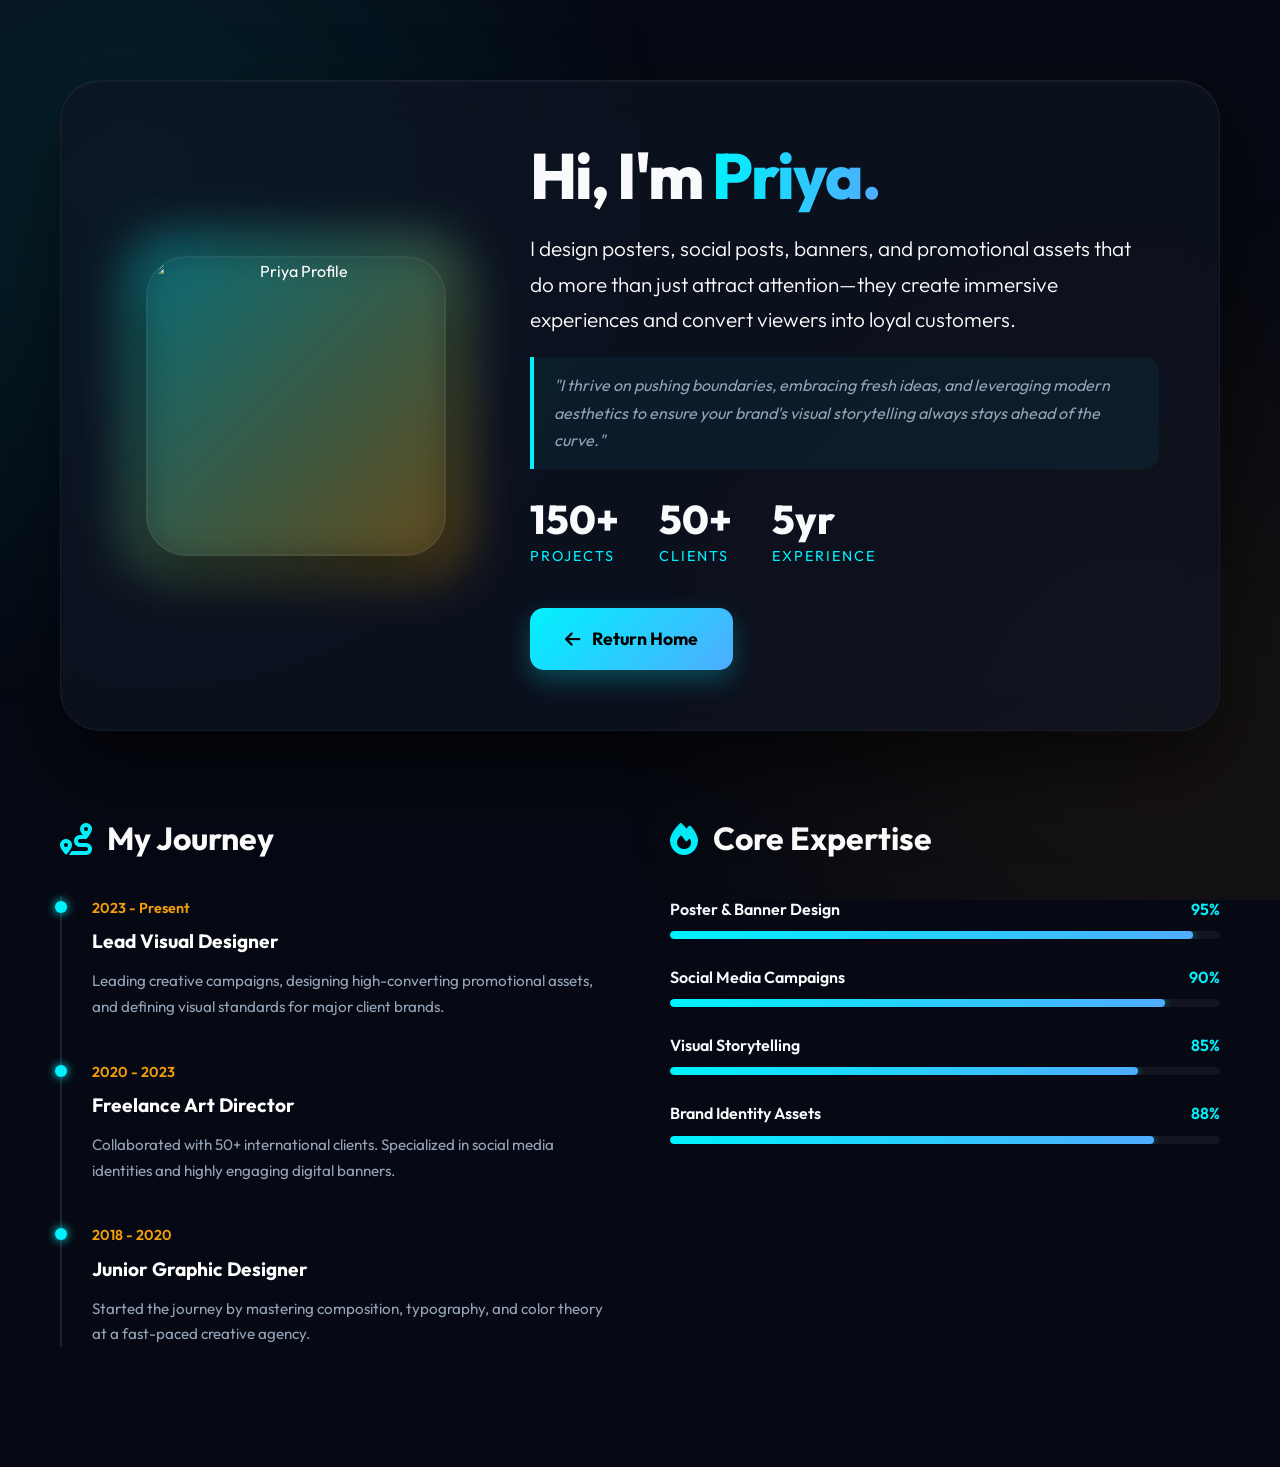
==== about.html @ f917e011 "t" ====
<!DOCTYPE html>
<html lang="en">
<head>
    <meta charset="UTF-8">
    <meta name="viewport" content="width=device-width, initial-scale=1.0">
    <title>About Priya | Creative Designer</title>
    <meta name="description" content="About Priya - A passionate designer creating posters, social posts, banners, and promotional assets that attract attention and convert viewers into customers.">
    <link href="https://fonts.googleapis.com/css2?family=Outfit:wght@300;400;500;700;800&display=swap" rel="stylesheet">
    <link rel="stylesheet" href="https://cdnjs.cloudflare.com/ajax/libs/font-awesome/6.4.0/css/all.min.css">
    <style>
        :root {
            --primary: #00f2fe;
            --secondary: #4facfe;
            --bg-main: #060913;
            --bg-card: rgba(15, 20, 35, 0.7);
            --text-main: #f8fafc;
            --text-muted: #94a3b8;
            --accent: #f59e0b;
        }

        * {
            margin: 0;
            padding: 0;
            box-sizing: border-box;
        }

        body {
            font-family: 'Outfit', sans-serif;
            background: var(--bg-main);
            color: var(--text-main);
            line-height: 1.7;
            min-height: 100vh;
            overflow-x: hidden;
        }

        /* Ambient Background */
        .ambient-bg {
            position: fixed;
            top: 0; left: 0; width: 100vw; height: 100vh;
            background-image: 
                radial-gradient(circle at 10% 20%, rgba(0, 242, 254, 0.1) 0%, transparent 40%),
                radial-gradient(circle at 90% 80%, rgba(245, 158, 11, 0.08) 0%, transparent 40%);
            z-index: -1;
        }

        .container {
            max-width: 1200px;
            margin: 0 auto;
            padding: 80px 20px;
            display: flex;
            flex-direction: column;
            gap: 80px;
            animation: fadeIn 1.5s ease-out;
        }

        /* Hero Section */
        .hero-section {
            background: var(--bg-card);
            backdrop-filter: blur(20px);
            padding: 60px;
            border-radius: 40px;
            box-shadow: 0 40px 80px rgba(0,0,0,0.6), inset 0 1px 0 rgba(255,255,255,0.05);
            border: 1px solid rgba(255, 255, 255, 0.05);
            display: grid;
            grid-template-columns: 1fr 1.8fr;
            gap: 60px;
            align-items: center;
        }

        .profile-wrapper {
            position: relative;
            text-align: center;
            display: flex;
            justify-content: center;
            align-items: center;
        }

        .profile-img {
            width: 300px;
            height: 300px;
            border-radius: 40px;
            object-fit: cover;
            box-shadow: 0 20px 50px rgba(0, 0, 0, 0.5);
            border: 2px solid rgba(255, 255, 255, 0.05);
            position: relative;
            z-index: 2;
            transition: all 0.5s cubic-bezier(0.175, 0.885, 0.32, 1.275);
            filter: grayscale(10%) contrast(110%);
        }

        .profile-wrapper:hover .profile-img {
            transform: translateY(-10px) rotate(-2deg) scale(1.03);
            border-color: var(--primary);
            box-shadow: 0 30px 60px rgba(0, 242, 254, 0.15);
            filter: grayscale(0%) contrast(115%);
        }

        .glow-ring {
            position: absolute;
            width: 340px;
            height: 340px;
            border-radius: 45px;
            background: linear-gradient(135deg, var(--primary), var(--accent));
            opacity: 0.4;
            filter: blur(25px);
            animation: pulse 5s ease-in-out infinite alternate;
            z-index: 1;
        }

        @keyframes pulse {
            0% { transform: scale(0.95) rotate(0deg); opacity: 0.3; }
            100% { transform: scale(1.05) rotate(5deg); opacity: 0.5; }
        }

        .content h1 {
            font-size: 4rem;
            font-weight: 800;
            line-height: 1.1;
            letter-spacing: -2px;
            margin-bottom: 20px;
        }

        .content h1 span {
            background: linear-gradient(to right, var(--primary), var(--secondary));
            -webkit-background-clip: text;
            -webkit-text-fill-color: transparent;
        }

        .lead-text {
            font-size: 1.3rem;
            color: #fff;
            margin-bottom: 20px;
            font-weight: 300;
        }

        .quote-box {
            border-left: 4px solid var(--primary);
            padding: 15px 20px;
            background: rgba(0, 242, 254, 0.05);
            border-radius: 0 15px 15px 0;
            font-style: italic;
            color: var(--text-muted);
            margin-bottom: 30px;
        }

        /* Stats */
        .stats {
            display: flex;
            gap: 40px;
            margin-bottom: 40px;
        }

        .stat-item {
            display: flex;
            flex-direction: column;
        }

        .stat-num {
            font-size: 2.5rem;
            font-weight: 800;
            color: var(--text-main);
            line-height: 1;
        }

        .stat-label {
            font-size: 0.9rem;
            color: var(--primary);
            text-transform: uppercase;
            letter-spacing: 2px;
            margin-top: 5px;
        }

        /* Timeline & Expertise Grid */
        .bottom-grid {
            display: grid;
            grid-template-columns: 1fr 1fr;
            gap: 60px;
        }

        .section-title {
            font-size: 2rem;
            margin-bottom: 30px;
            font-weight: 700;
            color: #fff;
            display: flex;
            align-items: center;
            gap: 15px;
        }
        
        .section-title i { color: var(--primary); }

        /* Timeline */
        .timeline {
            position: relative;
            padding-left: 30px;
            border-left: 2px solid rgba(255, 255, 255, 0.1);
        }

        .timeline-item {
            position: relative;
            margin-bottom: 40px;
        }

        .timeline-item::before {
            content: '';
            position: absolute;
            left: -37px;
            top: 5px;
            width: 12px;
            height: 12px;
            border-radius: 50%;
            background: var(--primary);
            box-shadow: 0 0 10px var(--primary);
        }

        .timeline-date {
            font-size: 0.9rem;
            color: var(--accent);
            font-weight: 600;
            margin-bottom: 5px;
        }

        .timeline-title {
            font-size: 1.2rem;
            font-weight: 700;
            color: #fff;
        }

        .timeline-desc {
            color: var(--text-muted);
            font-size: 0.95rem;
            margin-top: 10px;
        }

        /* Expertise Bars */
        .expertise-item {
            margin-bottom: 25px;
        }

        .expertise-header {
            display: flex;
            justify-content: space-between;
            margin-bottom: 8px;
            font-weight: 600;
        }

        .expertise-bar-bg {
            width: 100%;
            height: 8px;
            background: rgba(255, 255, 255, 0.05);
            border-radius: 10px;
            overflow: hidden;
        }

        .expertise-bar-fill {
            height: 100%;
            background: linear-gradient(90deg, var(--primary), var(--secondary));
            border-radius: 10px;
            position: relative;
            box-shadow: 0 0 10px rgba(0, 242, 254, 0.5);
        }

        /* Buttons */
        .actions {
            display: flex;
            align-items: center;
            gap: 20px;
        }

        .btn {
            display: inline-flex;
            align-items: center;
            gap: 12px;
            padding: 16px 35px;
            border-radius: 14px;
            font-weight: 700;
            font-size: 1.1rem;
            text-decoration: none;
            transition: all 0.3s ease;
        }

        .btn-primary {
            background: linear-gradient(135deg, var(--primary) 0%, var(--secondary) 100%);
            color: #000;
            box-shadow: 0 10px 25px rgba(0, 242, 254, 0.25);
        }

        .btn-primary:hover {
            transform: translateY(-3px);
            box-shadow: 0 15px 35px rgba(0, 242, 254, 0.4);
            color: #fff;
        }

        @keyframes fadeIn {
            from { opacity: 0; transform: translateY(40px); }
            to { opacity: 1; transform: translateY(0); }
        }

        @media (max-width: 950px) {
            .hero-section {
                grid-template-columns: 1fr;
                text-align: center;
                padding: 40px 20px;
            }
            .stats { justify-content: center; }
            .bottom-grid { grid-template-columns: 1fr; gap: 50px; }
            .timeline { margin-left: 10px; }
        }
    </style>
</head>
<body>
    <div class="ambient-bg"></div>

    <div class="container">
        
        <!-- Hero Section -->
        <div class="hero-section">
            <div class="profile-wrapper">
                <div class="glow-ring"></div>
                <!-- Placeholder for actual image -->
                <img src="https://ui-avatars.com/api/?name=Priya&background=0b0f19&color=00f2fe&size=512" alt="Priya Profile" class="profile-img">
            </div>

            <div class="content">
                <h1>Hi, I'm <span>Priya.</span></h1>
                <p class="lead-text">I design posters, social posts, banners, and promotional assets that do more than just attract attention—they create immersive experiences and convert viewers into loyal customers.</p>
                
                <div class="quote-box">
                    "I thrive on pushing boundaries, embracing fresh ideas, and leveraging modern aesthetics to ensure your brand's visual storytelling always stays ahead of the curve."
                </div>
                
                <div class="stats">
                    <div class="stat-item">
                        <span class="stat-num">150+</span>
                        <span class="stat-label">Projects</span>
                    </div>
                    <div class="stat-item">
                        <span class="stat-num">50+</span>
                        <span class="stat-label">Clients</span>
                    </div>
                    <div class="stat-item">
                        <span class="stat-num">5yr</span>
                        <span class="stat-label">Experience</span>
                    </div>
                </div>
                
                <div class="actions">
                    <a href="index.html" class="btn btn-primary">
                        <i class="fa-solid fa-arrow-left"></i> Return Home
                    </a>
                </div>
            </div>
        </div>

        <!-- Details Grid -->
        <div class="bottom-grid">
            
            <!-- Journey / Timeline -->
            <div>
                <h2 class="section-title"><i class="fa-solid fa-route"></i> My Journey</h2>
                <div class="timeline">
                    <div class="timeline-item">
                        <div class="timeline-date">2023 - Present</div>
                        <div class="timeline-title">Lead Visual Designer</div>
                        <div class="timeline-desc">Leading creative campaigns, designing high-converting promotional assets, and defining visual standards for major client brands.</div>
                    </div>
                    <div class="timeline-item">
                        <div class="timeline-date">2020 - 2023</div>
                        <div class="timeline-title">Freelance Art Director</div>
                        <div class="timeline-desc">Collaborated with 50+ international clients. Specialized in social media identities and highly engaging digital banners.</div>
                    </div>
                    <div class="timeline-item">
                        <div class="timeline-date">2018 - 2020</div>
                        <div class="timeline-title">Junior Graphic Designer</div>
                        <div class="timeline-desc">Started the journey by mastering composition, typography, and color theory at a fast-paced creative agency.</div>
                    </div>
                </div>
            </div>

            <!-- Expertise -->
            <div>
                <h2 class="section-title"><i class="fa-solid fa-fire"></i> Core Expertise</h2>
                
                <div class="expertise-item">
                    <div class="expertise-header">
                        <span>Poster & Banner Design</span>
                        <span style="color: var(--primary);">95%</span>
                    </div>
                    <div class="expertise-bar-bg">
                        <div class="expertise-bar-fill" style="width: 95%;"></div>
                    </div>
                </div>

                <div class="expertise-item">
                    <div class="expertise-header">
                        <span>Social Media Campaigns</span>
                        <span style="color: var(--primary);">90%</span>
                    </div>
                    <div class="expertise-bar-bg">
                        <div class="expertise-bar-fill" style="width: 90%;"></div>
                    </div>
                </div>

                <div class="expertise-item">
                    <div class="expertise-header">
                        <span>Visual Storytelling</span>
                        <span style="color: var(--primary);">85%</span>
                    </div>
                    <div class="expertise-bar-bg">
                        <div class="expertise-bar-fill" style="width: 85%;"></div>
                    </div>
                </div>

                <div class="expertise-item">
                    <div class="expertise-header">
                        <span>Brand Identity Assets</span>
                        <span style="color: var(--primary);">88%</span>
                    </div>
                    <div class="expertise-bar-bg">
                        <div class="expertise-bar-fill" style="width: 88%;"></div>
                    </div>
                </div>

            </div>

        </div>

    </div>
</body>
</html>
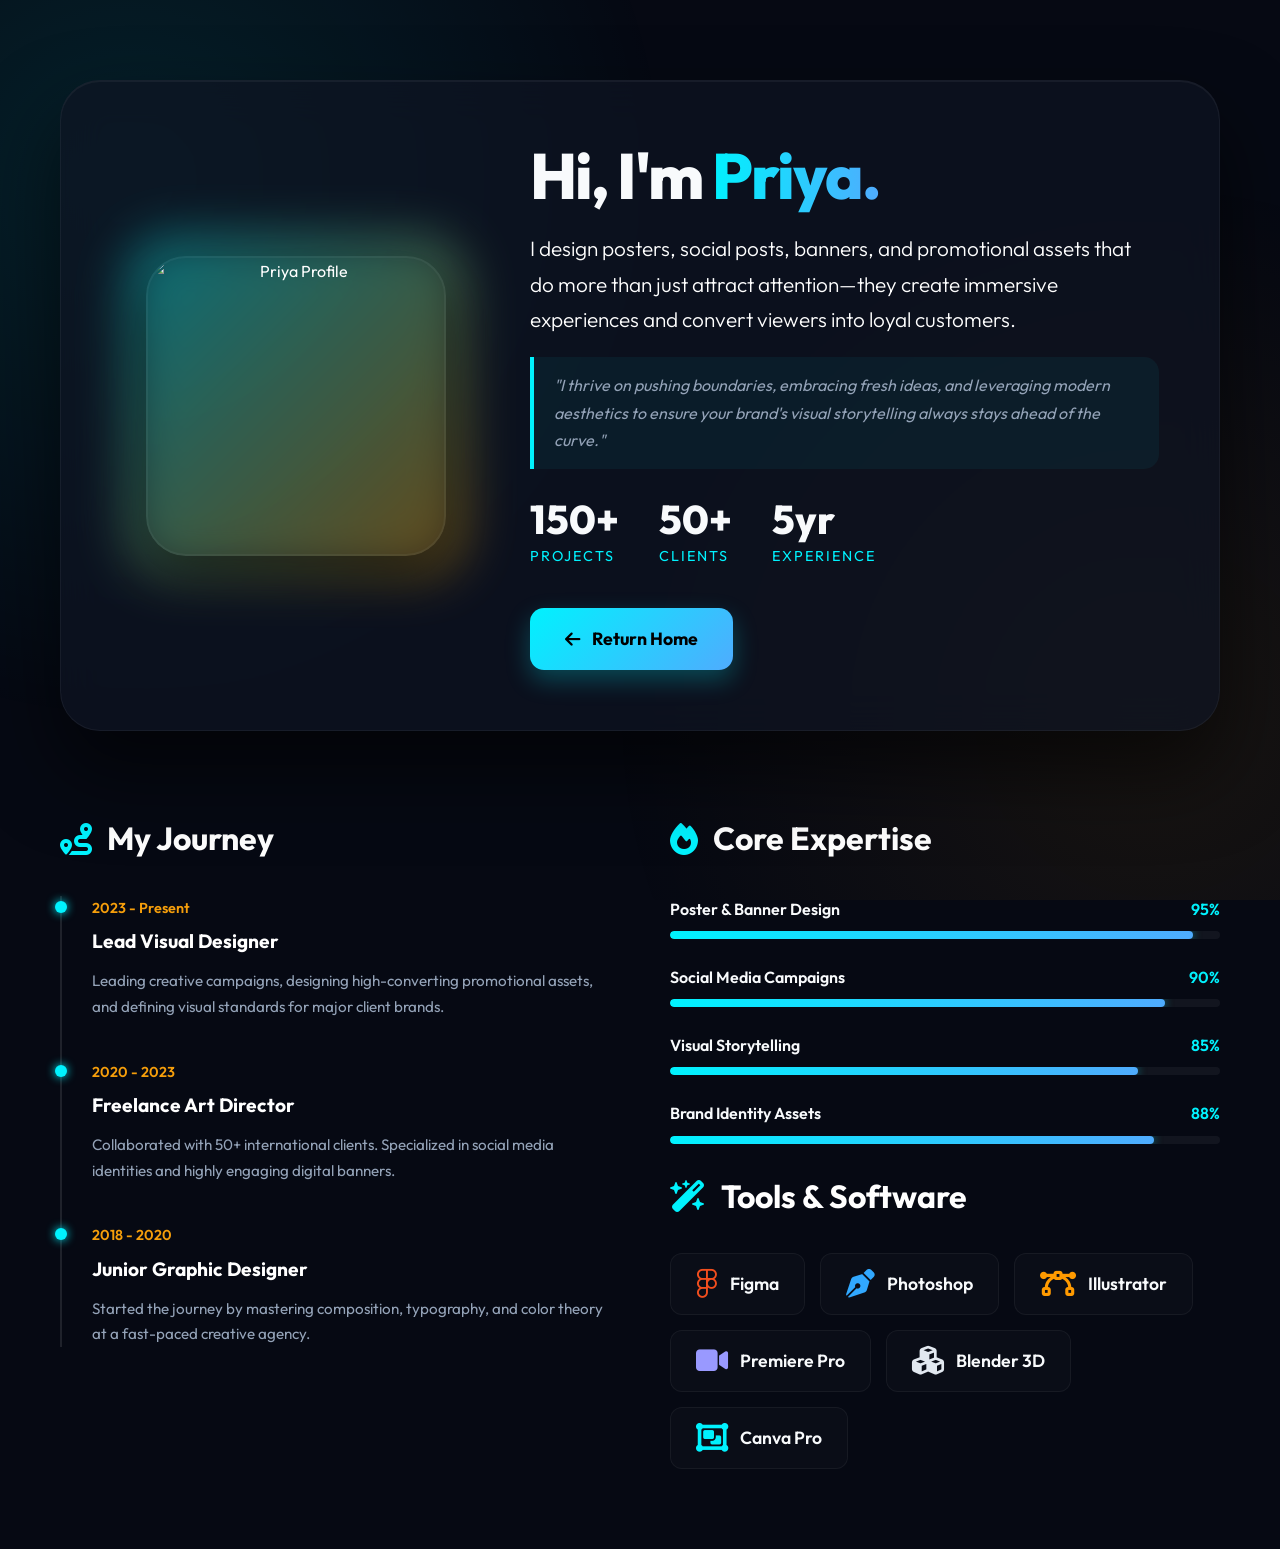
==== commit 9b81d4a9: "t" ====
--- a/about.html
+++ b/about.html
@@ -173,8 +173,26 @@
         /* Timeline & Expertise Grid */
         .bottom-grid {
             display: grid;
-            grid-template-columns: 1fr 1fr;
+            grid-template-columns: repeat(auto-fit, minmax(350px, 1fr));
             gap: 60px;
+        }
+
+        .tool-card {
+            background: rgba(255,255,255,0.02); 
+            padding: 15px 25px; 
+            border-radius: 12px; 
+            border: 1px solid rgba(255,255,255,0.05); 
+            display: flex; 
+            align-items: center; 
+            gap: 12px; 
+            transition: all 0.3s cubic-bezier(0.175, 0.885, 0.32, 1.275);
+            cursor: pointer;
+        }
+        .tool-card:hover {
+            transform: translateY(-5px) scale(1.05);
+            background: rgba(255,255,255,0.08);
+            border-color: var(--primary);
+            box-shadow: 0 10px 25px rgba(0, 242, 254, 0.15);
         }
 
         .section-title {
@@ -419,8 +437,32 @@
                     <div class="expertise-bar-bg">
                         <div class="expertise-bar-fill" style="width: 88%;"></div>
                     </div>
-                </div>
-
+            </div>
+
+            <!-- Tools & Software -->
+            <div>
+                <h2 class="section-title"><i class="fa-solid fa-wand-magic-sparkles"></i> Tools & Software</h2>
+                
+                <div style="display: flex; flex-wrap: wrap; gap: 15px;">
+                    <div class="tool-card">
+                        <i class="fa-brands fa-figma" style="color: #F24E1E; font-size: 1.8rem;"></i> <span style="font-weight: 600; font-size: 1.1rem;">Figma</span>
+                    </div>
+                    <div class="tool-card">
+                        <i class="fa-solid fa-pen-nib" style="color: #31A8FF; font-size: 1.8rem;"></i> <span style="font-weight: 600; font-size: 1.1rem;">Photoshop</span>
+                    </div>
+                    <div class="tool-card">
+                        <i class="fa-solid fa-bezier-curve" style="color: #FF9A00; font-size: 1.8rem;"></i> <span style="font-weight: 600; font-size: 1.1rem;">Illustrator</span>
+                    </div>
+                    <div class="tool-card">
+                        <i class="fa-solid fa-video" style="color: #9999FF; font-size: 1.8rem;"></i> <span style="font-weight: 600; font-size: 1.1rem;">Premiere Pro</span>
+                    </div>
+                    <div class="tool-card">
+                        <i class="fa-solid fa-cubes" style="color: #E2E8F0; font-size: 1.8rem;"></i> <span style="font-weight: 600; font-size: 1.1rem;">Blender 3D</span>
+                    </div>
+                    <div class="tool-card">
+                        <i class="fa-solid fa-object-group" style="color: #00f2fe; font-size: 1.8rem;"></i> <span style="font-weight: 600; font-size: 1.1rem;">Canva Pro</span>
+                    </div>
+                </div>
             </div>
 
         </div>
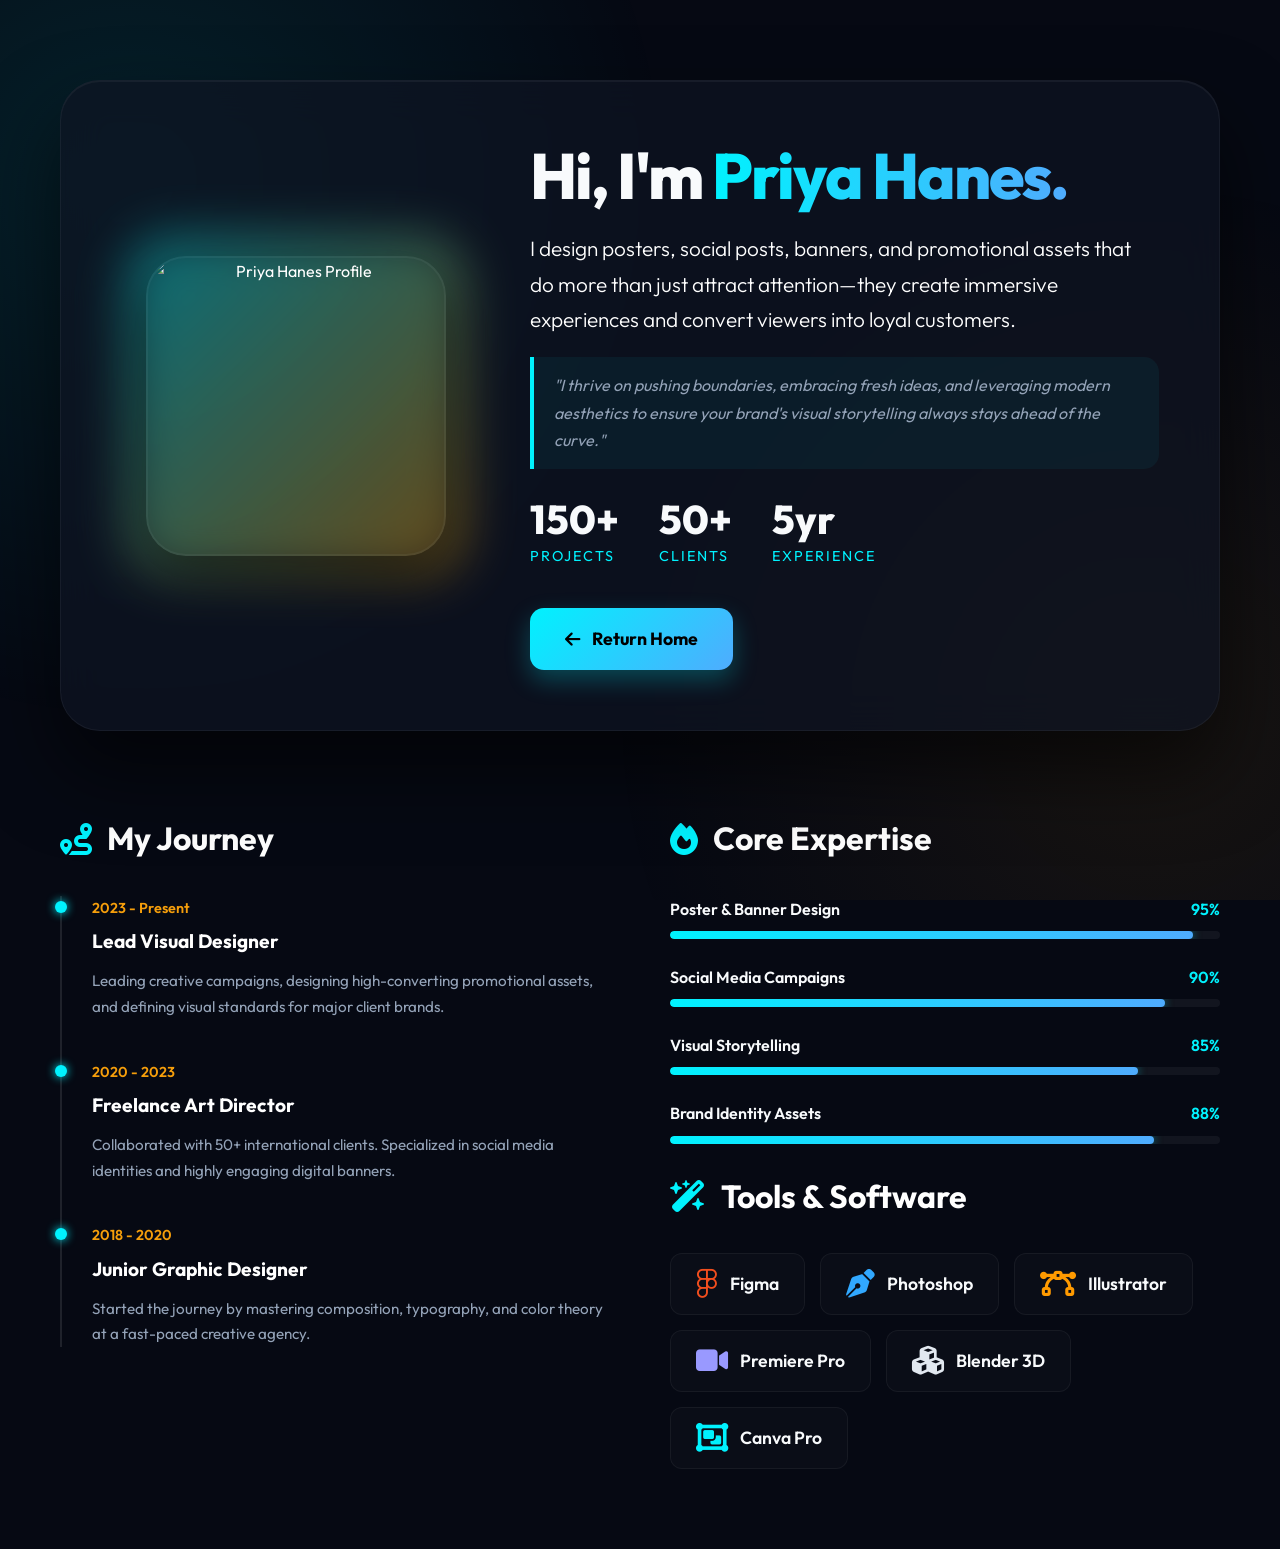
==== commit 5a45fbbf: "t" ====
--- a/about.html
+++ b/about.html
@@ -3,8 +3,8 @@
 <head>
     <meta charset="UTF-8">
     <meta name="viewport" content="width=device-width, initial-scale=1.0">
-    <title>About Priya | Creative Designer</title>
-    <meta name="description" content="About Priya - A passionate designer creating posters, social posts, banners, and promotional assets that attract attention and convert viewers into customers.">
+    <title>About Priya Hanes | Creative Designer</title>
+    <meta name="description" content="About Priya Hanes - A passionate designer creating posters, social posts, banners, and promotional assets that attract attention and convert viewers into customers.">
     <link href="https://fonts.googleapis.com/css2?family=Outfit:wght@300;400;500;700;800&display=swap" rel="stylesheet">
     <link rel="stylesheet" href="https://cdnjs.cloudflare.com/ajax/libs/font-awesome/6.4.0/css/all.min.css">
     <style>
@@ -336,11 +336,11 @@
             <div class="profile-wrapper">
                 <div class="glow-ring"></div>
                 <!-- Placeholder for actual image -->
-                <img src="https://ui-avatars.com/api/?name=Priya&background=0b0f19&color=00f2fe&size=512" alt="Priya Profile" class="profile-img">
+                <img src="https://ui-avatars.com/api/?name=Priya+Hanes&background=0b0f19&color=00f2fe&size=512" alt="Priya Hanes Profile" class="profile-img">
             </div>
 
             <div class="content">
-                <h1>Hi, I'm <span>Priya.</span></h1>
+                <h1>Hi, I'm <span>Priya Hanes.</span></h1>
                 <p class="lead-text">I design posters, social posts, banners, and promotional assets that do more than just attract attention—they create immersive experiences and convert viewers into loyal customers.</p>
                 
                 <div class="quote-box">
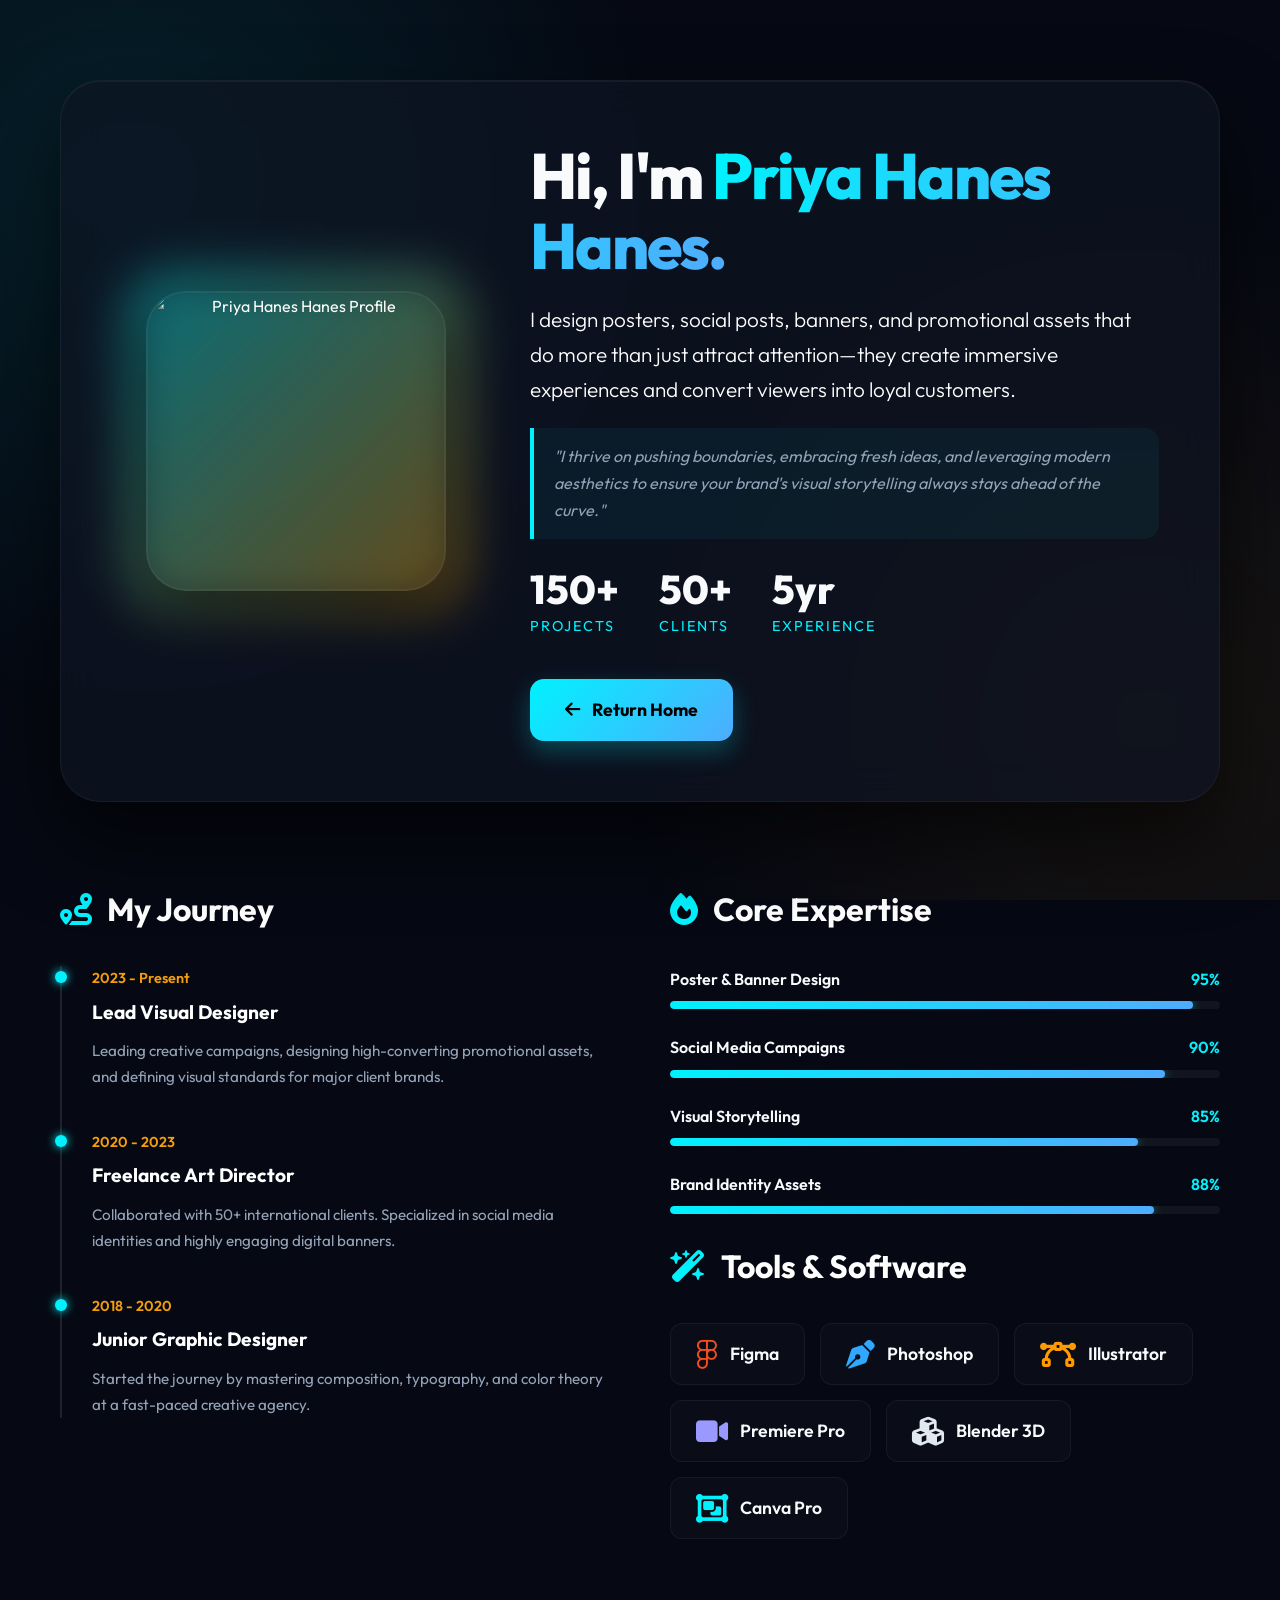
==== commit 77d5c86c: "t" ====
--- a/about.html
+++ b/about.html
@@ -3,8 +3,8 @@
 <head>
     <meta charset="UTF-8">
     <meta name="viewport" content="width=device-width, initial-scale=1.0">
-    <title>About Priya Hanes | Creative Designer</title>
-    <meta name="description" content="About Priya Hanes - A passionate designer creating posters, social posts, banners, and promotional assets that attract attention and convert viewers into customers.">
+    <title>About Priya Hanes Hanes | Creative Designer</title>
+    <meta name="description" content="About Priya Hanes Hanes - A passionate designer creating posters, social posts, banners, and promotional assets that attract attention and convert viewers into customers.">
     <link href="https://fonts.googleapis.com/css2?family=Outfit:wght@300;400;500;700;800&display=swap" rel="stylesheet">
     <link rel="stylesheet" href="https://cdnjs.cloudflare.com/ajax/libs/font-awesome/6.4.0/css/all.min.css">
     <style>
@@ -336,11 +336,11 @@
             <div class="profile-wrapper">
                 <div class="glow-ring"></div>
                 <!-- Placeholder for actual image -->
-                <img src="https://ui-avatars.com/api/?name=Priya+Hanes&background=0b0f19&color=00f2fe&size=512" alt="Priya Hanes Profile" class="profile-img">
+                <img src="https://ui-avatars.com/api/?name=Priya+Hanes+Hanes&background=0b0f19&color=00f2fe&size=512" alt="Priya Hanes Hanes Profile" class="profile-img">
             </div>
 
             <div class="content">
-                <h1>Hi, I'm <span>Priya Hanes.</span></h1>
+                <h1>Hi, I'm <span>Priya Hanes Hanes.</span></h1>
                 <p class="lead-text">I design posters, social posts, banners, and promotional assets that do more than just attract attention—they create immersive experiences and convert viewers into loyal customers.</p>
                 
                 <div class="quote-box">
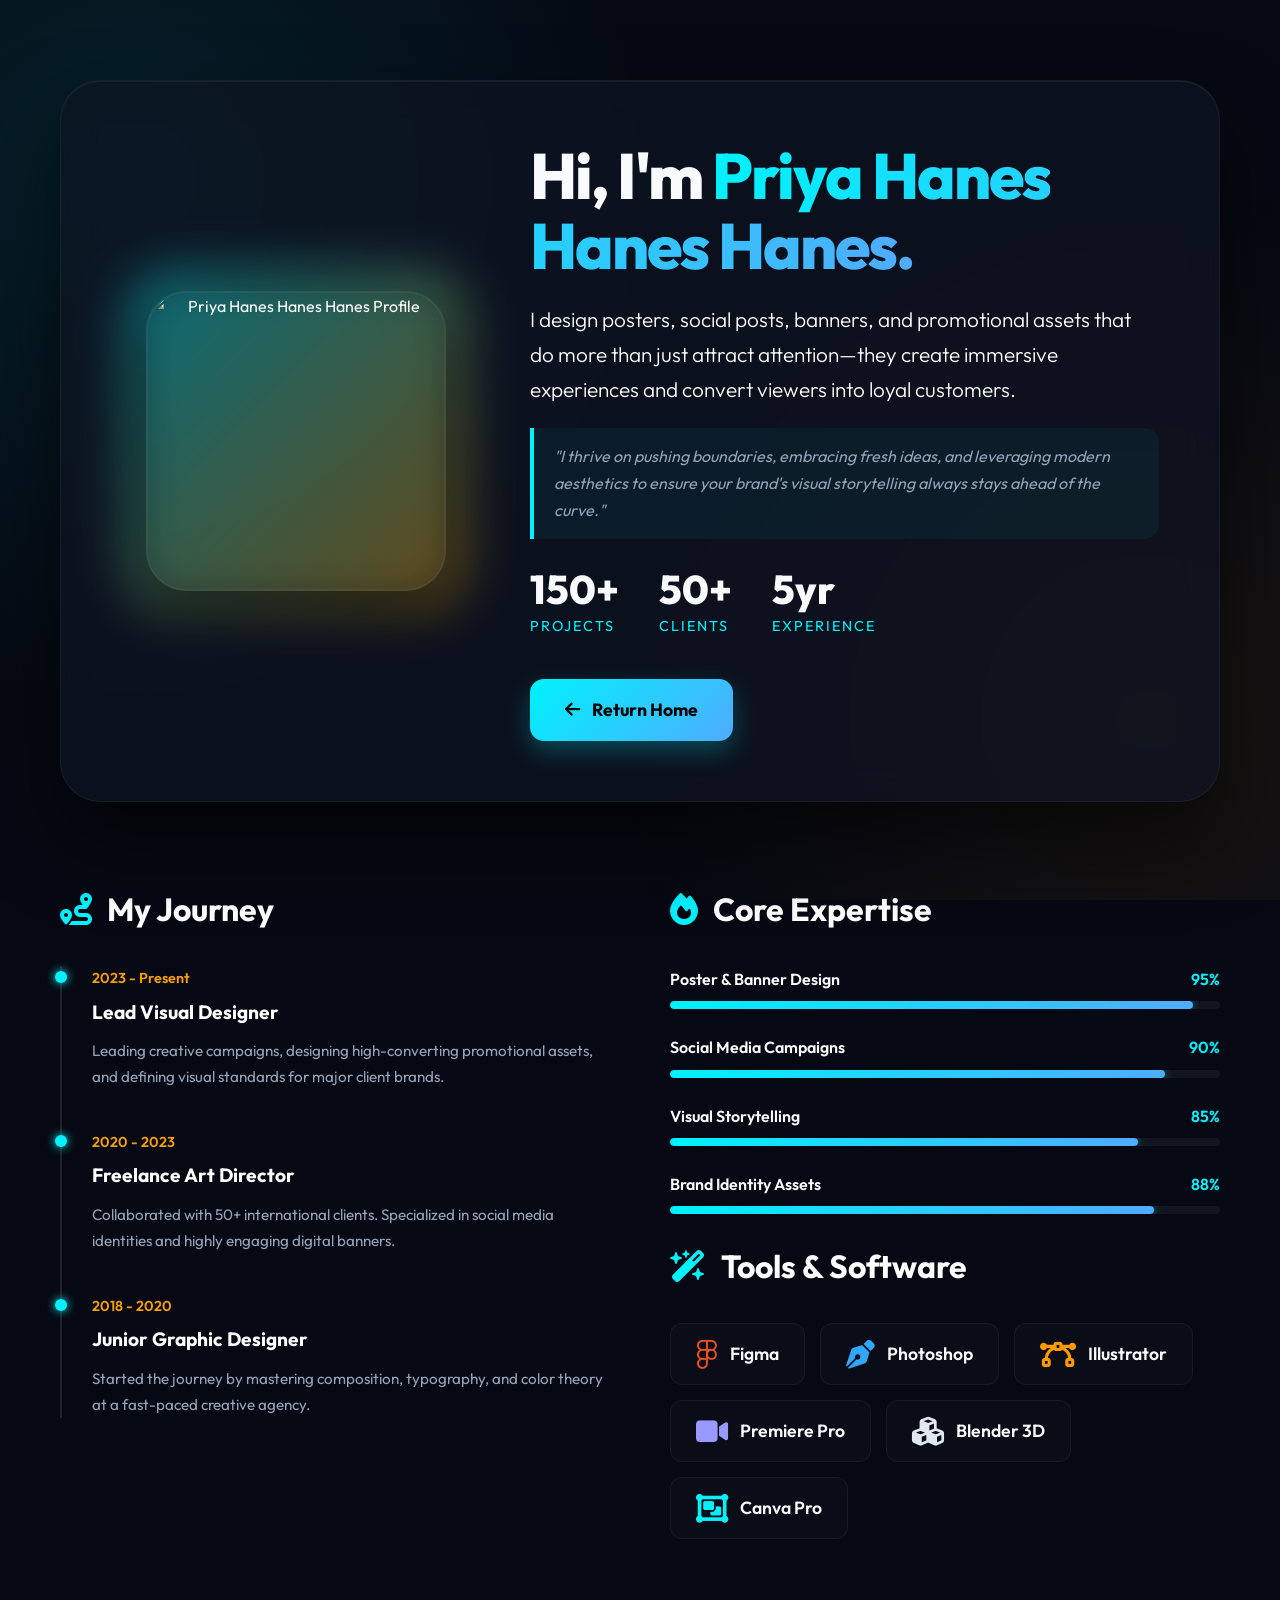
==== commit b3c481b9: "t" ====
--- a/about.html
+++ b/about.html
@@ -3,8 +3,8 @@
 <head>
     <meta charset="UTF-8">
     <meta name="viewport" content="width=device-width, initial-scale=1.0">
-    <title>About Priya Hanes Hanes | Creative Designer</title>
-    <meta name="description" content="About Priya Hanes Hanes - A passionate designer creating posters, social posts, banners, and promotional assets that attract attention and convert viewers into customers.">
+    <title>About Priya Hanes Hanes Hanes | Creative Designer</title>
+    <meta name="description" content="About Priya Hanes Hanes Hanes - A passionate designer creating posters, social posts, banners, and promotional assets that attract attention and convert viewers into customers.">
     <link href="https://fonts.googleapis.com/css2?family=Outfit:wght@300;400;500;700;800&display=swap" rel="stylesheet">
     <link rel="stylesheet" href="https://cdnjs.cloudflare.com/ajax/libs/font-awesome/6.4.0/css/all.min.css">
     <style>
@@ -336,11 +336,11 @@
             <div class="profile-wrapper">
                 <div class="glow-ring"></div>
                 <!-- Placeholder for actual image -->
-                <img src="https://ui-avatars.com/api/?name=Priya+Hanes+Hanes&background=0b0f19&color=00f2fe&size=512" alt="Priya Hanes Hanes Profile" class="profile-img">
+                <img src="https://ui-avatars.com/api/?name=Priya+Hanes+Hanes+Hanes&background=0b0f19&color=00f2fe&size=512" alt="Priya Hanes Hanes Hanes Profile" class="profile-img">
             </div>
 
             <div class="content">
-                <h1>Hi, I'm <span>Priya Hanes Hanes.</span></h1>
+                <h1>Hi, I'm <span>Priya Hanes Hanes Hanes.</span></h1>
                 <p class="lead-text">I design posters, social posts, banners, and promotional assets that do more than just attract attention—they create immersive experiences and convert viewers into loyal customers.</p>
                 
                 <div class="quote-box">
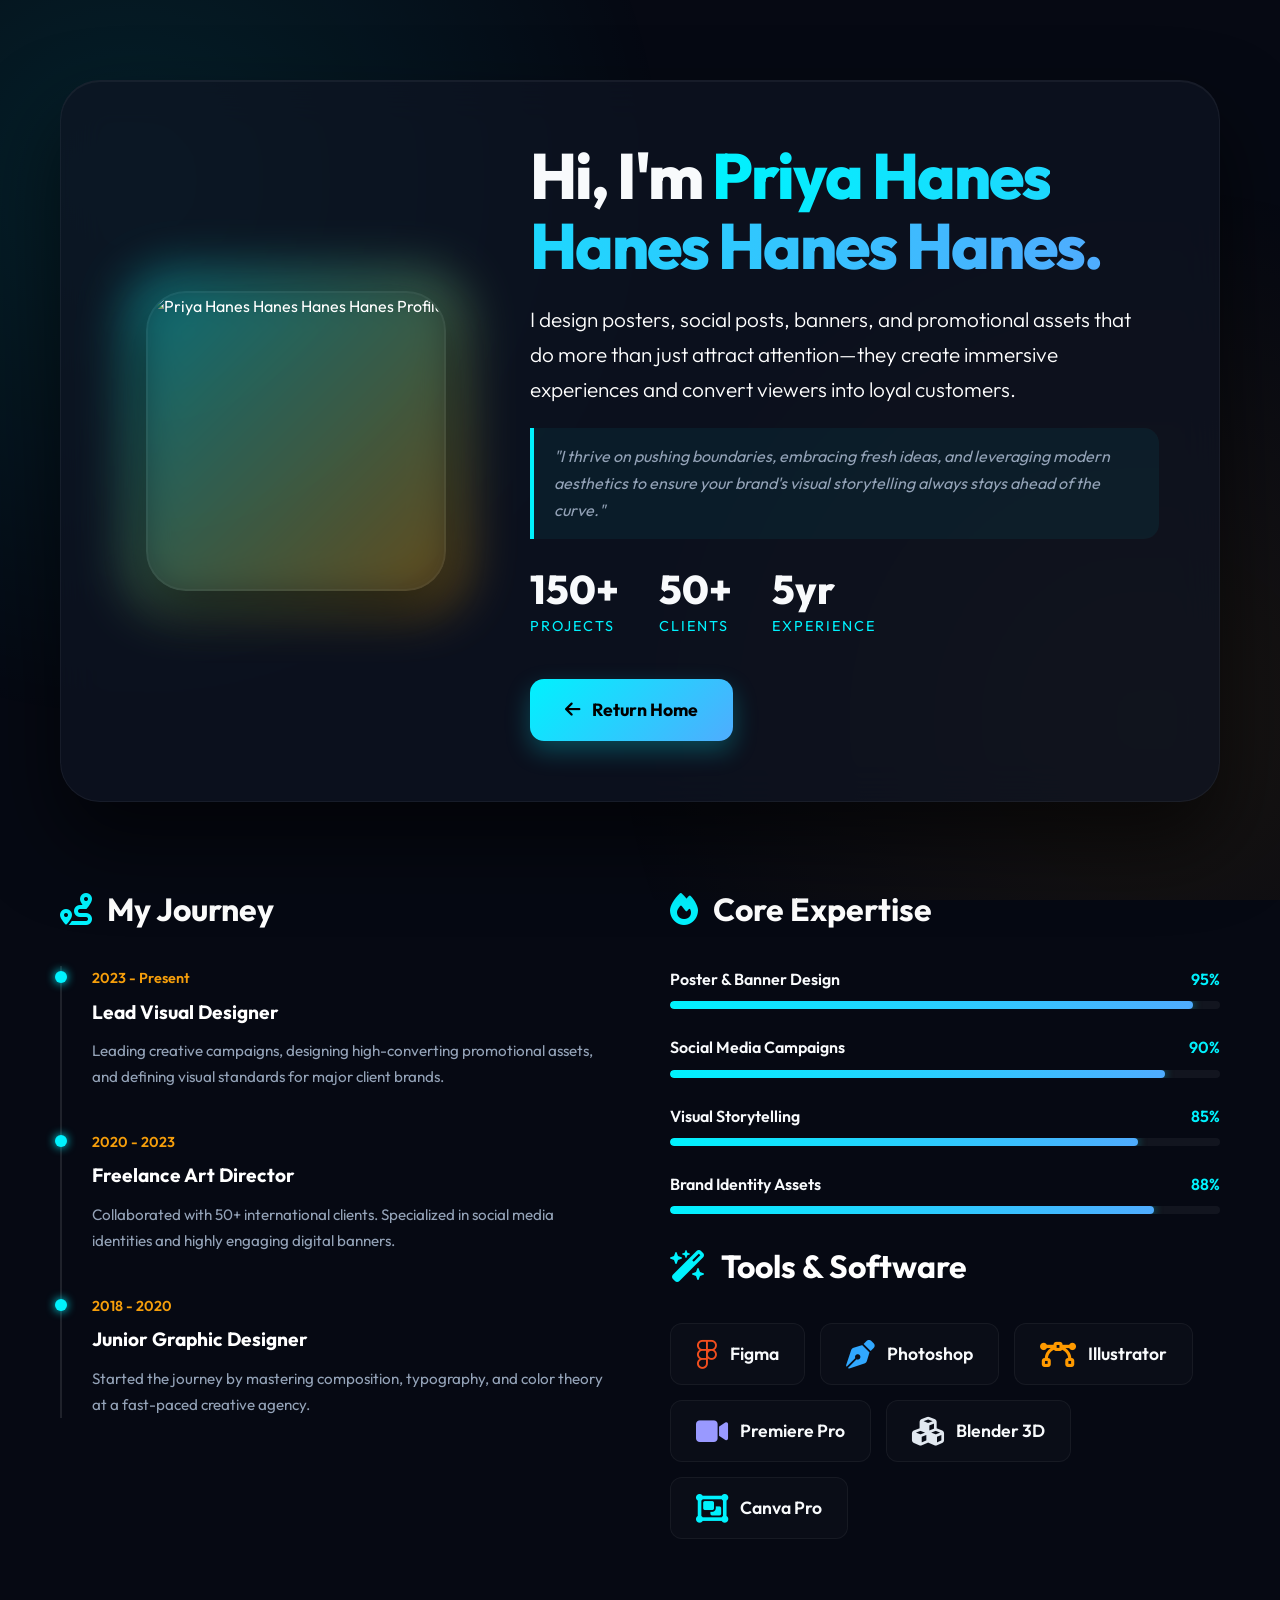
==== commit 679935cd: "t" ====
--- a/about.html
+++ b/about.html
@@ -3,8 +3,8 @@
 <head>
     <meta charset="UTF-8">
     <meta name="viewport" content="width=device-width, initial-scale=1.0">
-    <title>About Priya Hanes Hanes Hanes | Creative Designer</title>
-    <meta name="description" content="About Priya Hanes Hanes Hanes - A passionate designer creating posters, social posts, banners, and promotional assets that attract attention and convert viewers into customers.">
+    <title>About Priya Hanes Hanes Hanes Hanes | Creative Designer</title>
+    <meta name="description" content="About Priya Hanes Hanes Hanes Hanes - A passionate designer creating posters, social posts, banners, and promotional assets that attract attention and convert viewers into customers.">
     <link href="https://fonts.googleapis.com/css2?family=Outfit:wght@300;400;500;700;800&display=swap" rel="stylesheet">
     <link rel="stylesheet" href="https://cdnjs.cloudflare.com/ajax/libs/font-awesome/6.4.0/css/all.min.css">
     <style>
@@ -336,11 +336,11 @@
             <div class="profile-wrapper">
                 <div class="glow-ring"></div>
                 <!-- Placeholder for actual image -->
-                <img src="https://ui-avatars.com/api/?name=Priya+Hanes+Hanes+Hanes&background=0b0f19&color=00f2fe&size=512" alt="Priya Hanes Hanes Hanes Profile" class="profile-img">
+                <img src="https://ui-avatars.com/api/?name=Priya+Hanes+Hanes+Hanes+Hanes&background=0b0f19&color=00f2fe&size=512" alt="Priya Hanes Hanes Hanes Hanes Profile" class="profile-img">
             </div>
 
             <div class="content">
-                <h1>Hi, I'm <span>Priya Hanes Hanes Hanes.</span></h1>
+                <h1>Hi, I'm <span>Priya Hanes Hanes Hanes Hanes.</span></h1>
                 <p class="lead-text">I design posters, social posts, banners, and promotional assets that do more than just attract attention—they create immersive experiences and convert viewers into loyal customers.</p>
                 
                 <div class="quote-box">
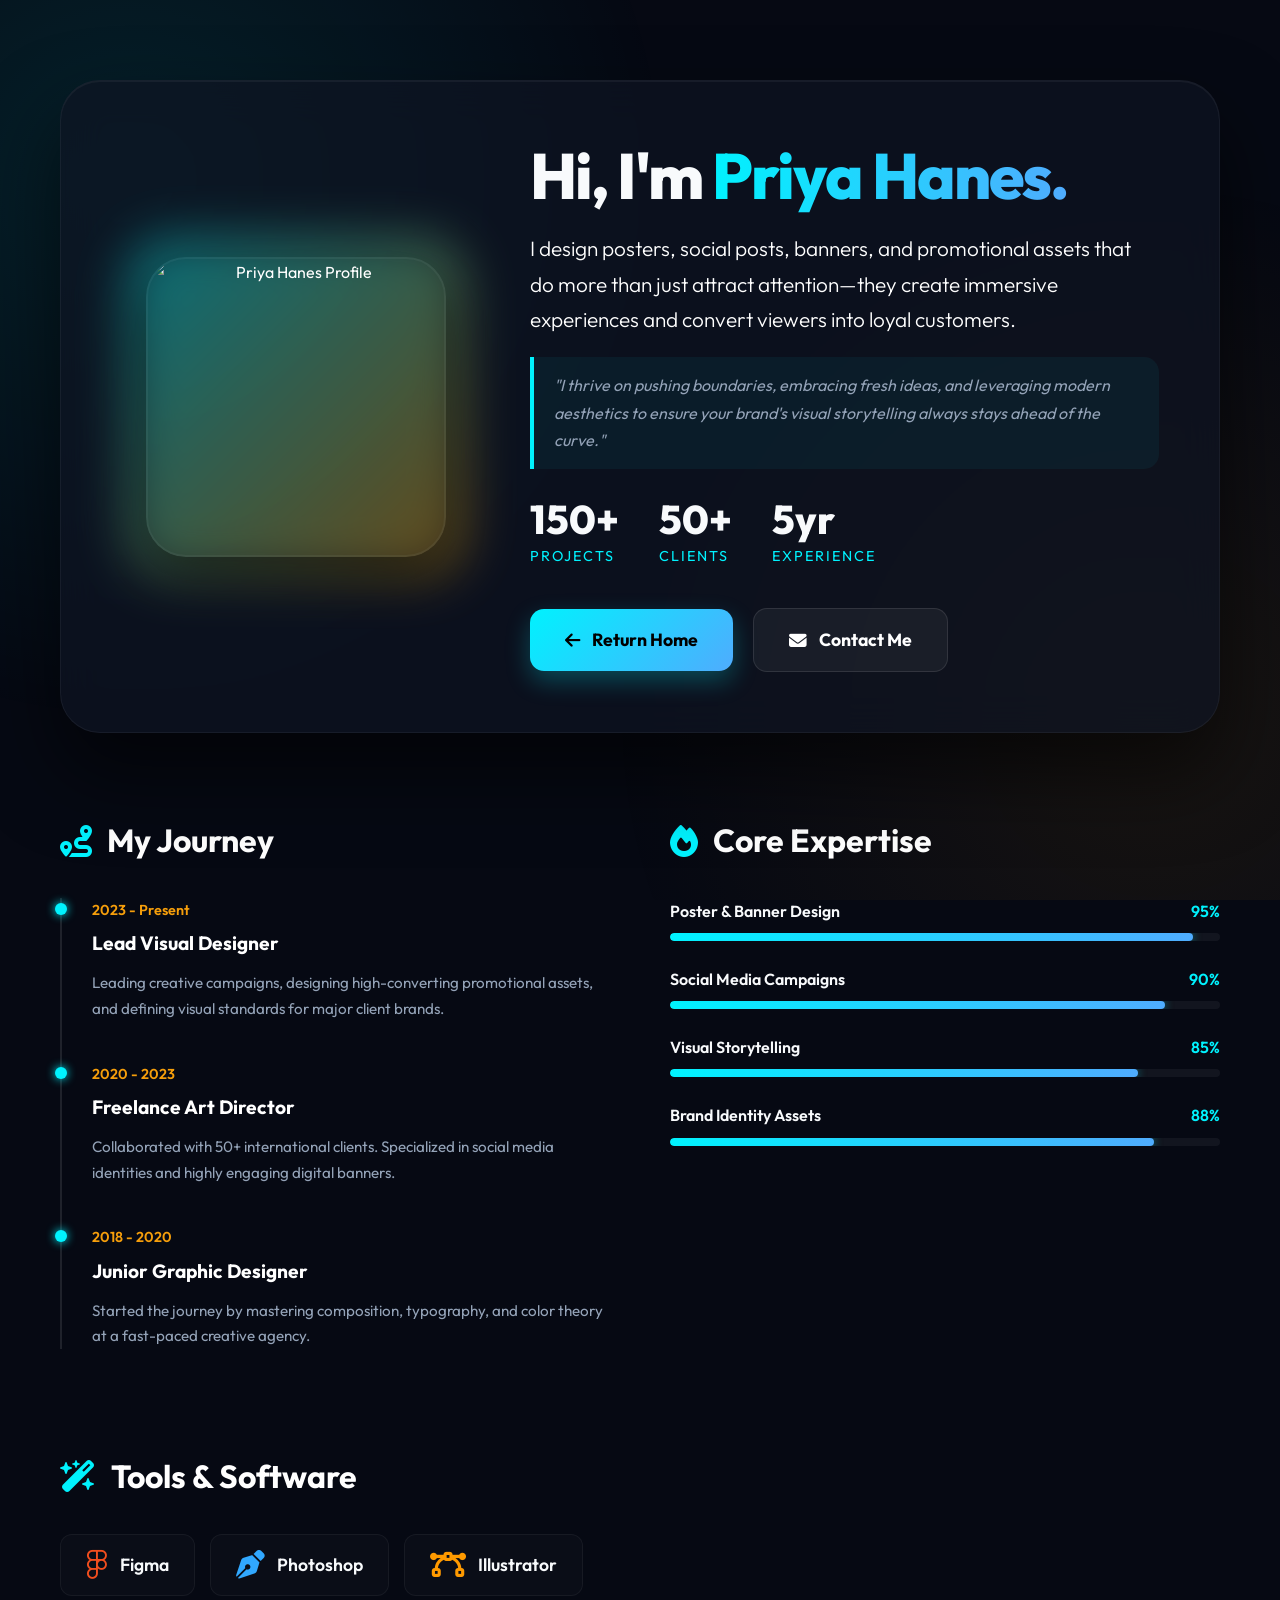
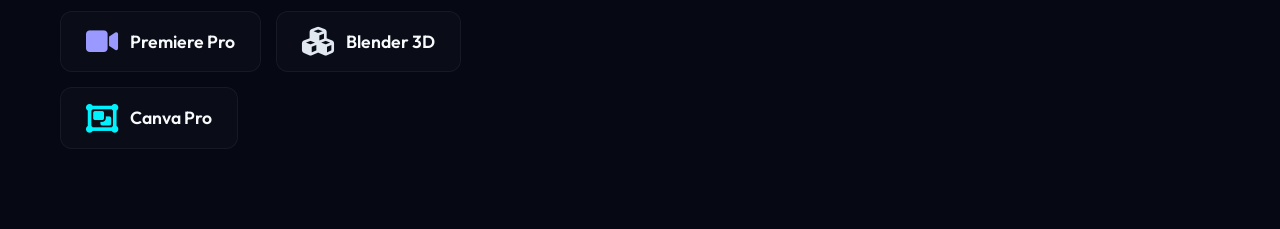
==== commit 4c4d03cc: "o" ====
--- a/about.html
+++ b/about.html
@@ -3,8 +3,8 @@
 <head>
     <meta charset="UTF-8">
     <meta name="viewport" content="width=device-width, initial-scale=1.0">
-    <title>About Priya Hanes Hanes Hanes Hanes | Creative Designer</title>
-    <meta name="description" content="About Priya Hanes Hanes Hanes Hanes - A passionate designer creating posters, social posts, banners, and promotional assets that attract attention and convert viewers into customers.">
+    <title>About Priya Hanes | Creative Designer</title>
+    <meta name="description" content="About Priya Hanes - A passionate designer creating posters, social posts, banners, and promotional assets that attract attention and convert viewers into customers.">
     <link href="https://fonts.googleapis.com/css2?family=Outfit:wght@300;400;500;700;800&display=swap" rel="stylesheet">
     <link rel="stylesheet" href="https://cdnjs.cloudflare.com/ajax/libs/font-awesome/6.4.0/css/all.min.css">
     <style>
@@ -336,11 +336,11 @@
             <div class="profile-wrapper">
                 <div class="glow-ring"></div>
                 <!-- Placeholder for actual image -->
-                <img src="https://ui-avatars.com/api/?name=Priya+Hanes+Hanes+Hanes+Hanes&background=0b0f19&color=00f2fe&size=512" alt="Priya Hanes Hanes Hanes Hanes Profile" class="profile-img">
+                <img src="https://ui-avatars.com/api/?name=Priya+Hanes&background=0b0f19&color=00f2fe&size=512" alt="Priya Hanes Profile" class="profile-img">
             </div>
 
             <div class="content">
-                <h1>Hi, I'm <span>Priya Hanes Hanes Hanes Hanes.</span></h1>
+                <h1>Hi, I'm <span>Priya Hanes.</span></h1>
                 <p class="lead-text">I design posters, social posts, banners, and promotional assets that do more than just attract attention—they create immersive experiences and convert viewers into loyal customers.</p>
                 
                 <div class="quote-box">
@@ -365,6 +365,9 @@
                 <div class="actions">
                     <a href="index.html" class="btn btn-primary">
                         <i class="fa-solid fa-arrow-left"></i> Return Home
+                    </a>
+                    <a href="mailto:contact@example.com" class="btn" style="background: rgba(255,255,255,0.05); color: #fff; border: 1px solid rgba(255,255,255,0.1);">
+                        <i class="fa-solid fa-envelope"></i> Contact Me
                     </a>
                 </div>
             </div>
@@ -437,6 +440,7 @@
                     <div class="expertise-bar-bg">
                         <div class="expertise-bar-fill" style="width: 88%;"></div>
                     </div>
+                </div>
             </div>
 
             <!-- Tools & Software -->
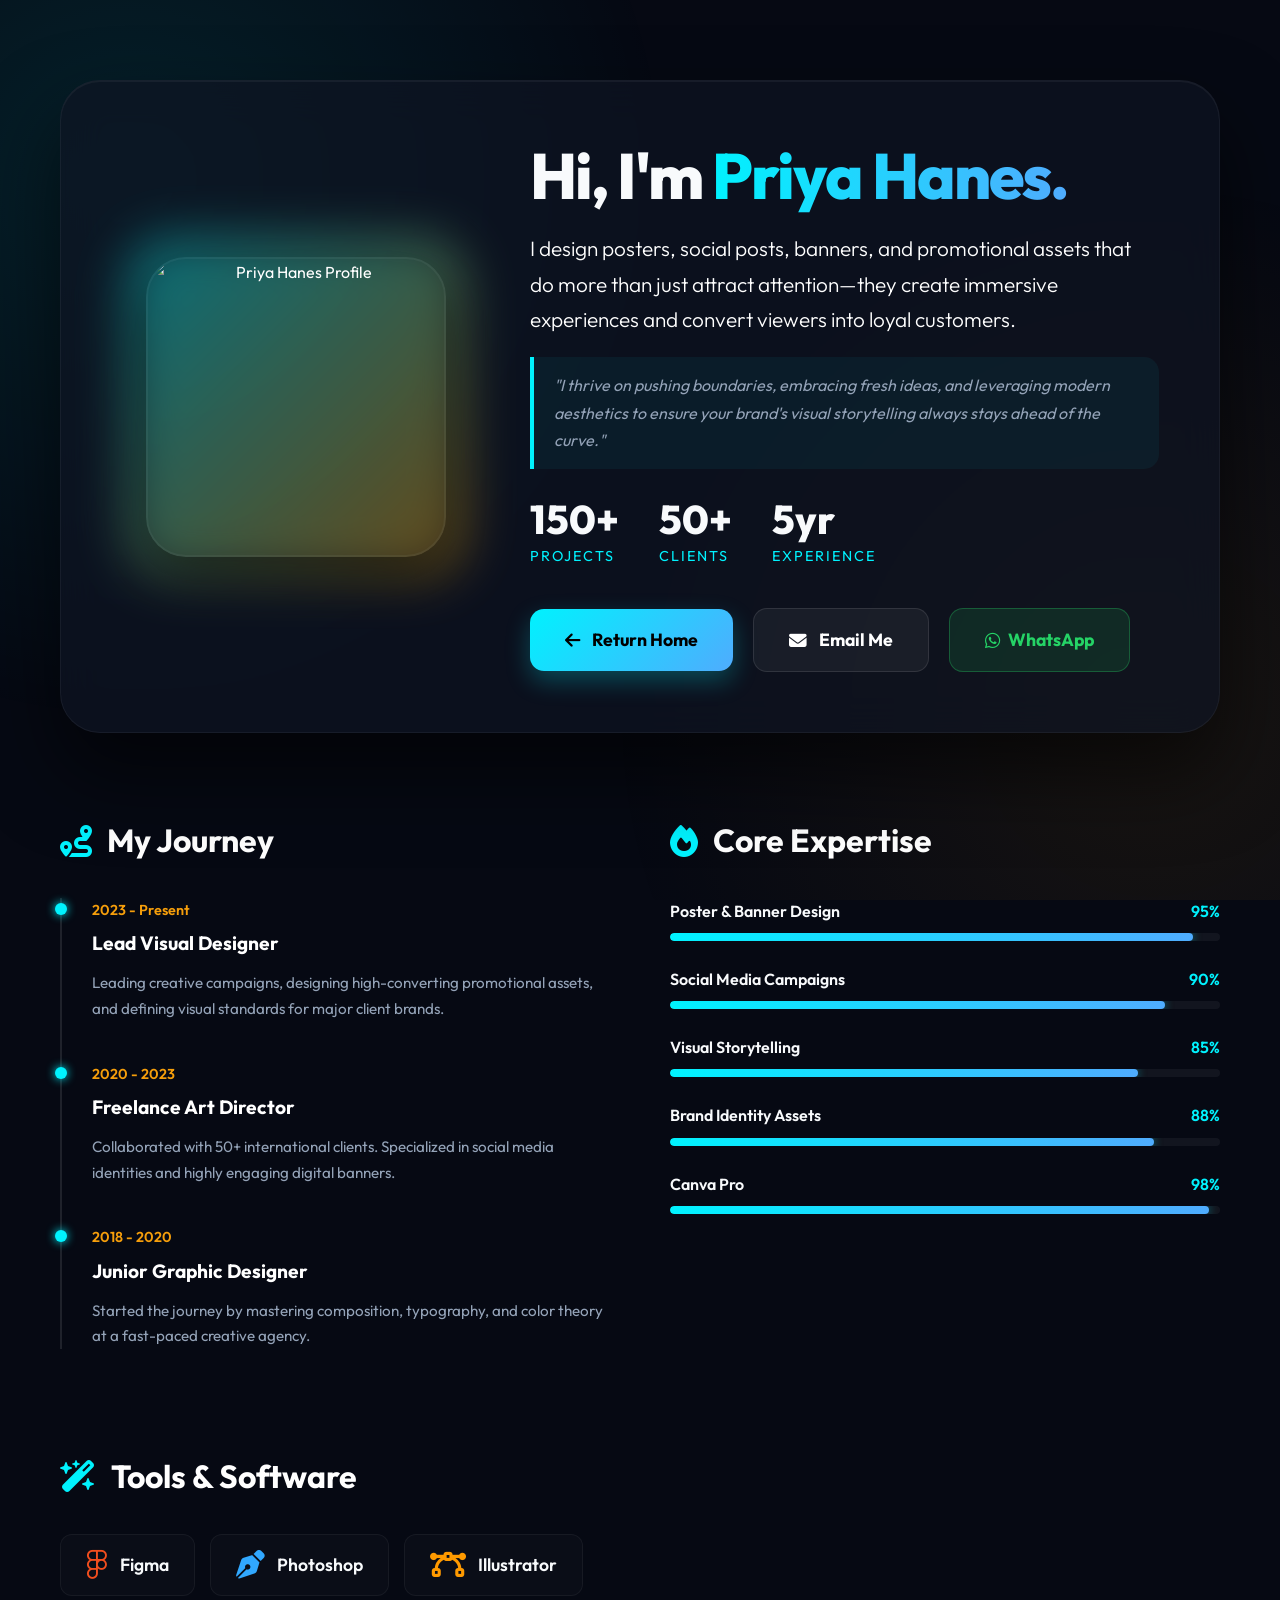
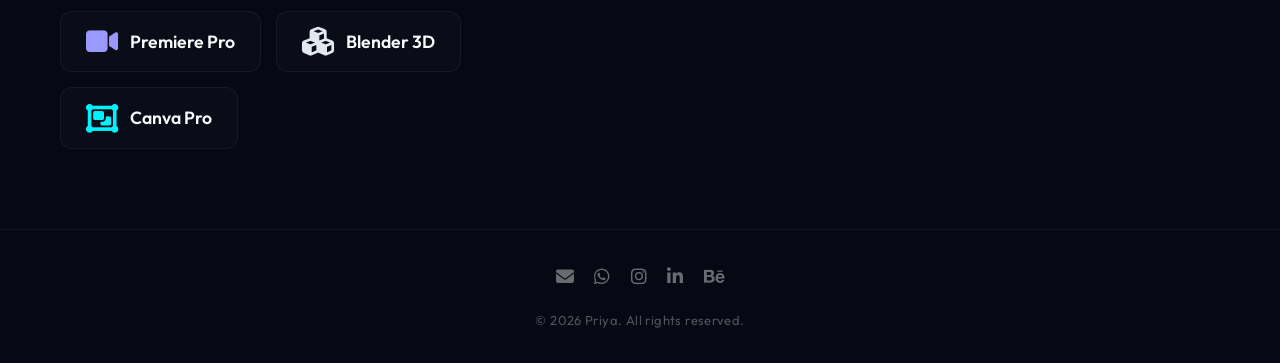
==== commit 5351b0e0: "o" ====
--- a/about.html
+++ b/about.html
@@ -366,8 +366,11 @@
                     <a href="index.html" class="btn btn-primary">
                         <i class="fa-solid fa-arrow-left"></i> Return Home
                     </a>
-                    <a href="mailto:contact@example.com" class="btn" style="background: rgba(255,255,255,0.05); color: #fff; border: 1px solid rgba(255,255,255,0.1);">
-                        <i class="fa-solid fa-envelope"></i> Contact Me
+                    <a href="mailto:padhmapriya.0005@gmail.com" class="btn" style="background: rgba(255,255,255,0.05); color: #fff; border: 1px solid rgba(255,255,255,0.1);">
+                        <i class="fa-solid fa-envelope"></i> Email Me
+                    </a>
+                    <a href="https://wa.me/917530090915" target="_blank" class="btn" style="background: rgba(37,211,102,0.12); color: #25d366; border: 1px solid rgba(37,211,102,0.3); display:inline-flex; align-items:center; gap:8px;">
+                        <i class="fab fa-whatsapp"></i> WhatsApp
                     </a>
                 </div>
             </div>
@@ -401,14 +404,13 @@
             <!-- Expertise -->
             <div>
                 <h2 class="section-title"><i class="fa-solid fa-fire"></i> Core Expertise</h2>
-                
-                <div class="expertise-item">
+                               <div class="expertise-item">
                     <div class="expertise-header">
-                        <span>Poster & Banner Design</span>
+                        <span>Poster &amp; Banner Design</span>
                         <span style="color: var(--primary);">95%</span>
                     </div>
                     <div class="expertise-bar-bg">
-                        <div class="expertise-bar-fill" style="width: 95%;"></div>
+                        <div class="expertise-bar-fill skill-bar" data-width="95"></div>
                     </div>
                 </div>
 
@@ -418,7 +420,7 @@
                         <span style="color: var(--primary);">90%</span>
                     </div>
                     <div class="expertise-bar-bg">
-                        <div class="expertise-bar-fill" style="width: 90%;"></div>
+                        <div class="expertise-bar-fill skill-bar" data-width="90"></div>
                     </div>
                 </div>
 
@@ -428,7 +430,7 @@
                         <span style="color: var(--primary);">85%</span>
                     </div>
                     <div class="expertise-bar-bg">
-                        <div class="expertise-bar-fill" style="width: 85%;"></div>
+                        <div class="expertise-bar-fill skill-bar" data-width="85"></div>
                     </div>
                 </div>
 
@@ -438,7 +440,17 @@
                         <span style="color: var(--primary);">88%</span>
                     </div>
                     <div class="expertise-bar-bg">
-                        <div class="expertise-bar-fill" style="width: 88%;"></div>
+                        <div class="expertise-bar-fill skill-bar" data-width="88"></div>
+                    </div>
+                </div>
+
+                <div class="expertise-item">
+                    <div class="expertise-header">
+                        <span>Canva Pro</span>
+                        <span style="color: var(--primary);">98%</span>
+                    </div>
+                    <div class="expertise-bar-bg">
+                        <div class="expertise-bar-fill skill-bar" data-width="98"></div>
                     </div>
                 </div>
             </div>
@@ -472,5 +484,38 @@
         </div>
 
     </div>
+
+    <!-- Footer -->
+    <footer style="text-align:center; padding: 32px 20px; border-top: 1px solid rgba(255,255,255,0.06); color: rgba(255,255,255,0.3); font-size: 13px; letter-spacing: 0.03em;">
+        <div style="display:flex; justify-content:center; gap:20px; margin-bottom:16px;">
+            <a href="mailto:padhmapriya.0005@gmail.com" style="color:rgba(255,255,255,0.4); font-size:18px; transition:color 0.2s;" aria-label="Email"><i class="fas fa-envelope"></i></a>
+            <a href="https://wa.me/917530090915" target="_blank" style="color:rgba(255,255,255,0.4); font-size:18px; transition:color 0.2s;" aria-label="WhatsApp"><i class="fab fa-whatsapp"></i></a>
+            <a href="https://instagram.com" target="_blank" style="color:rgba(255,255,255,0.4); font-size:18px; transition:color 0.2s;" aria-label="Instagram"><i class="fab fa-instagram"></i></a>
+            <a href="#" target="_blank" style="color:rgba(255,255,255,0.4); font-size:18px; transition:color 0.2s;" aria-label="LinkedIn"><i class="fab fa-linkedin-in"></i></a>
+            <a href="#" target="_blank" style="color:rgba(255,255,255,0.4); font-size:18px; transition:color 0.2s;" aria-label="Behance"><i class="fab fa-behance"></i></a>
+        </div>
+        &copy; <span id="about-year"></span> Priya. All rights reserved.
+    </footer>
+
+    <script>
+        document.getElementById('about-year').textContent = new Date().getFullYear();
+
+        /* Animate skill bars on scroll */
+        const skillBars = document.querySelectorAll('.skill-bar');
+        const observer = new IntersectionObserver(function(entries) {
+            entries.forEach(function(entry) {
+                if (entry.isIntersecting) {
+                    const bar = entry.target;
+                    bar.style.width = bar.getAttribute('data-width') + '%';
+                    observer.unobserve(bar);
+                }
+            });
+        }, { threshold: 0.3 });
+        skillBars.forEach(function(bar) {
+            bar.style.width = '0%';
+            bar.style.transition = 'width 1.2s cubic-bezier(0.4, 0, 0.2, 1)';
+            observer.observe(bar);
+        });
+    </script>
 </body>
 </html>
